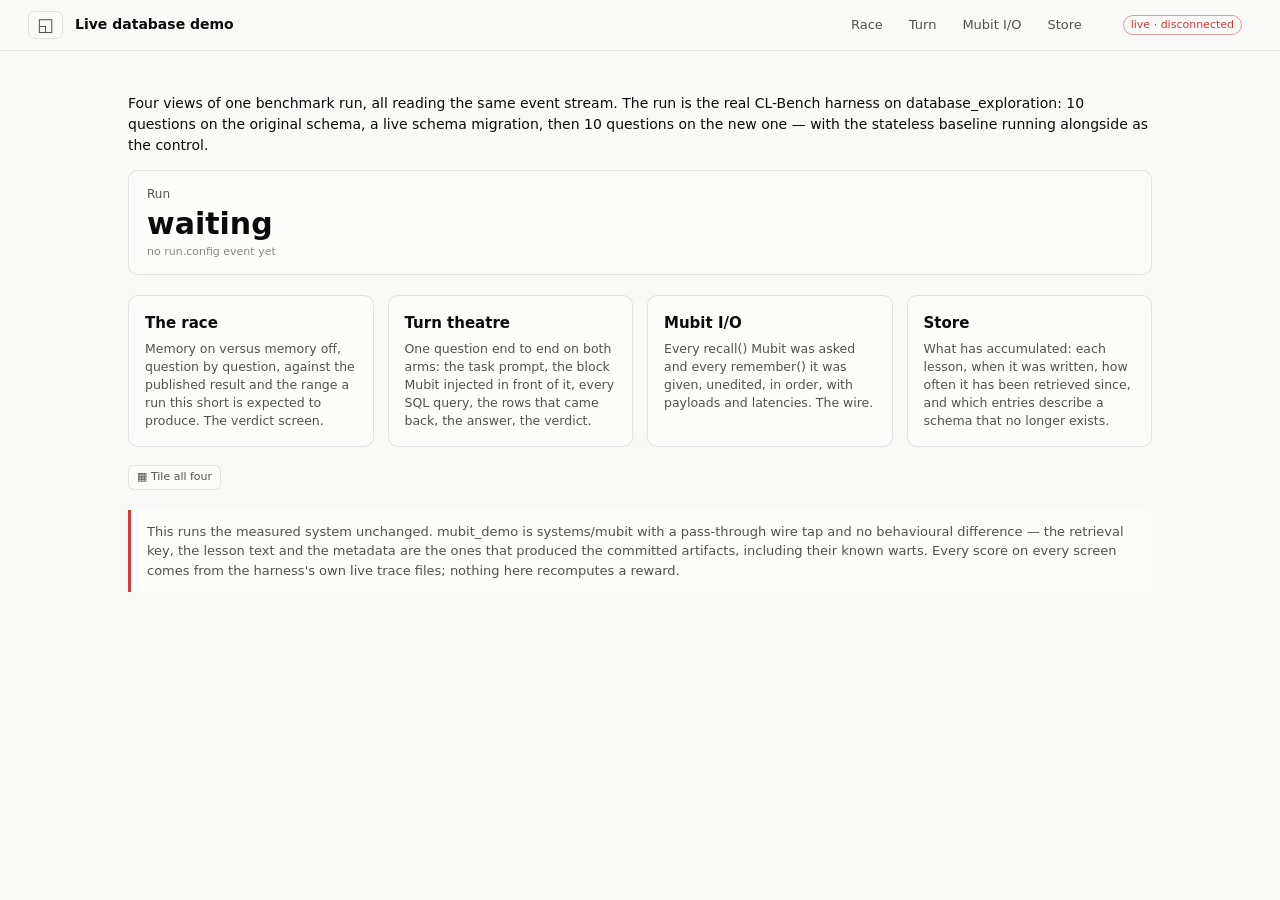
==== demo/web/index.html @ ee6ffb0a "Live database demo: instrumented run, collector, four live screens Runs the real CL-Bench harness on" ====
<!doctype html>
<html lang="en">
<head>
<meta charset="utf-8">
<meta name="viewport" content="width=device-width,initial-scale=1">
<title>Mubit on CL-Bench — live database demo</title>
<link rel="stylesheet" href="../../viz/style.css">
<link rel="stylesheet" href="demo.css">
<style>
  .tiles-grid {
    display: grid; grid-template-columns: 1fr 1fr; grid-template-rows: 1fr 1fr;
    gap: 8px; height: calc(100vh - 24px); margin: -28px -28px 0;
  }
  .tiles-grid iframe { width: 100%; height: 100%; border: 1px solid var(--border); border-radius: 8px; background: var(--surface); }
  .tile-exit { position: fixed; right: 14px; bottom: 14px; z-index: 30; }
</style>
</head>
<body>
<main class="wrap" id="root"></main>

<script src="../../viz/chart.js"></script>
<script src="demo.js"></script>
<script>
(function () {
  "use strict";

  const params = new URLSearchParams(location.search);
  const tiled = params.get("tile") === "1";

  const PAGES = [
    ["race.html", "The race", "Memory on versus memory off, question by question, against the published result and the range a run this short is expected to produce. The verdict screen."],
    ["turn.html", "Turn theatre", "One question end to end on both arms: the task prompt, the block Mubit injected in front of it, every SQL query, the rows that came back, the answer, the verdict."],
    ["ledger.html", "Mubit I/O", "Every recall() Mubit was asked and every remember() it was given, unedited, in order, with payloads and latencies. The wire."],
    ["store.html", "Store", "What has accumulated: each lesson, when it was written, how often it has been retrieved since, and which entries describe a schema that no longer exists."],
  ];

  /* Tiled mode does NOT open its own stream. Browsers cap concurrent
   * connections per origin at six on HTTP/1.1, and four framed pages each
   * holding an SSE connection is already close enough to that ceiling that a
   * fifth would risk starving the static requests. */
  function renderTiled() {
    const q = new URLSearchParams(location.search);
    q.delete("tile");
    const suffix = q.toString() ? "?" + q.toString() : "";
    const root = document.getElementById("root");
    root.innerHTML = "";
    const grid = D.el("div", "tiles-grid");
    for (const [href] of PAGES) {
      const f = document.createElement("iframe");
      f.src = href + suffix;
      f.loading = "eager";
      grid.appendChild(f);
    }
    root.appendChild(grid);
    const exit = D.el("div", "rctl tile-exit");
    const b = D.el("button", null, "↤ back to index");
    b.addEventListener("click", () => {
      const p = new URLSearchParams(location.search);
      p.delete("tile");
      location.search = p.toString();
    });
    exit.appendChild(b);
    document.body.appendChild(exit);
  }

  function renderIndex() {
    const root = document.getElementById("root");
    root.innerHTML = "";

    root.appendChild(
      Object.assign(D.el("p", "sub"), {
        textContent:
          "Four views of one benchmark run, all reading the same event stream. " +
          "The run is the real CL-Bench harness on database_exploration: 10 questions on the " +
          "original schema, a live schema migration, then 10 questions on the new one — with the " +
          "stateless baseline running alongside as the control.",
      })
    );

    const status = D.el("div", "tiles");
    status.id = "status";
    root.appendChild(status);

    const launch = D.el("div", "launch");
    const q = location.search;
    for (const [href, name, desc] of PAGES) {
      const a = document.createElement("a");
      a.href = href + q;
      a.appendChild(D.el("div", "k", name));
      a.appendChild(D.el("div", "d", desc));
      launch.appendChild(a);
    }
    root.appendChild(launch);

    const row = D.el("div", "rctl");
    row.style.marginTop = "18px";
    const tb = D.el("button", null, "▦ Tile all four");
    tb.addEventListener("click", () => {
      const p = new URLSearchParams(location.search);
      p.set("tile", "1");
      location.search = p.toString();
    });
    row.appendChild(tb);
    root.appendChild(row);

    const flag = D.el("div", "flag");
    flag.style.marginTop = "20px";
    flag.appendChild(
      Object.assign(D.el("span"), {
        textContent:
          "This runs the measured system unchanged. mubit_demo is systems/mubit with a pass-through " +
          "wire tap and no behavioural difference — the retrieval key, the lesson text and the metadata " +
          "are the ones that produced the committed artifacts, including their known warts. Every score " +
          "on every screen comes from the harness's own live trace files; nothing here recomputes a reward.",
      })
    );
    root.appendChild(flag);
  }

  function tile(label, value, sub) {
    const t = D.el("div", "tile");
    t.appendChild(D.el("div", "lbl", label));
    t.appendChild(D.el("div", "val", value));
    if (sub) t.appendChild(D.el("div", "sub", sub));
    return t;
  }

  function paintStatus(state) {
    const host = document.getElementById("status");
    if (!host) return;
    host.innerHTML = "";
    const cfg = state.config;
    if (!cfg) {
      host.appendChild(tile("Run", "waiting", "no run.config event yet"));
      return;
    }
    const g = D.gain();
    const total = cfg.questions != null ? cfg.questions : 20;
    host.appendChild(
      tile("Run", cfg.run_group_id || "—", `${cfg.system || "—"} · ${cfg.model || "—"}`)
    );
    host.appendChild(
      tile(
        "Memory ON",
        `${state.arms.stateful.done} / ${total}`,
        state.arms.stateful.current != null ? `on question ${state.arms.stateful.current + 1}` : "not started"
      )
    );
    host.appendChild(
      tile(
        "Memory OFF",
        `${state.arms.stateless.done} / ${total}`,
        state.arms.stateless.current != null ? `on question ${state.arms.stateless.current + 1}` : "not started"
      )
    );
    host.appendChild(
      tile(
        "Normalized gain",
        g ? D.pct(g.g) : "—",
        g ? `over ${g.n} paired question${g.n === 1 ? "" : "s"}` : "needs one question scored on both arms"
      )
    );
    host.appendChild(
      tile("Lessons stored", String(state.store.length), `${state.ledger.length} Mubit calls so far`)
    );
  }

  if (tiled) {
    renderTiled();
  } else {
    renderIndex();
    D.mountChrome("Live database demo", "Mubit on CL-Bench · database_exploration");
    D.onRender(paintStatus);
    D.connect();
  }
})();
</script>
</body>
</html>
---- viz/style.css ----
/* CL-Bench visualisation instrument — shared tokens and chrome.
 *
 * Palette validated with the dataviz validator in BOTH modes:
 *   light #2a78d6,#eb6834,#1baf7a,#eda100,#4a3aa7 — all checks pass
 *   dark  #3987e5,#d95926,#199e70,#c98500,#9085e9 — all checks pass
 * Light mode WARNs sub-3:1 on aqua and yellow, so every chart ships a table
 * view (the relief channel). Series colors are bound to a SYSTEM, never to a
 * rank, so filtering never repaints a survivor.
 */

:root {
  color-scheme: light;
  --surface: #fcfcfb;
  --plane: #f9f9f7;
  --text-1: #0b0b0b;
  --text-2: #52514e;
  --muted: #898781;
  --grid: #e1e0d9;
  --axis: #c3c2b7;
  --band: #f0efec;
  --border: rgba(11, 11, 11, 0.1);

  /* identity — one hue per system, fixed across every page */
  --sys-mubit: #2a78d6;
  --sys-icl: #eb6834;
  --sys-mubit-full: #1baf7a;
  --sys-mubit-genai: #eda100;
  --sys-baseline: #4a3aa7;

  /* state — reserved meaning, never reused as a series color */
  --st-good: #0ca30c;
  --st-warning: #fab219;
  --st-serious: #ec835a;
  --st-critical: #d03b3b;
  --st-neutral: #c3c2b7;
}

@media (prefers-color-scheme: dark) {
  :root:where(:not([data-theme="light"])) {
    color-scheme: dark;
    --surface: #1a1a19;
    --plane: #0d0d0d;
    --text-1: #ffffff;
    --text-2: #c3c2b7;
    --muted: #898781;
    --grid: #2c2c2a;
    --axis: #383835;
    --band: #232321;
    --border: rgba(255, 255, 255, 0.1);
    --sys-mubit: #3987e5;
    --sys-icl: #d95926;
    --sys-mubit-full: #199e70;
    --sys-mubit-genai: #c98500;
    --sys-baseline: #9085e9;
    --st-neutral: #383835;
  }
}

:root[data-theme="dark"] {
  color-scheme: dark;
  --surface: #1a1a19;
  --plane: #0d0d0d;
  --text-1: #ffffff;
  --text-2: #c3c2b7;
  --muted: #898781;
  --grid: #2c2c2a;
  --axis: #383835;
  --band: #232321;
  --border: rgba(255, 255, 255, 0.1);
  --sys-mubit: #3987e5;
  --sys-icl: #d95926;
  --sys-mubit-full: #199e70;
  --sys-mubit-genai: #c98500;
  --sys-baseline: #9085e9;
  --st-neutral: #383835;
}

* { box-sizing: border-box; }

body {
  margin: 0;
  background: var(--plane);
  color: var(--text-1);
  font: 14px/1.5 system-ui, -apple-system, "Segoe UI", sans-serif;
  padding: 0 0 80px;
}

header.top {
  position: sticky;
  top: 0;
  z-index: 20;
  background: var(--surface);
  border-bottom: 1px solid var(--border);
  padding: 14px 28px;
  display: flex;
  align-items: baseline;
  gap: 18px;
  flex-wrap: wrap;
}
header.top h1 { font-size: 15px; margin: 0; font-weight: 600; }
header.top nav { display: flex; gap: 14px; margin-left: auto; align-items: baseline; }
header.top nav a { color: var(--text-2); text-decoration: none; font-size: 13px; }
header.top nav a[aria-current] { color: var(--text-1); font-weight: 600; }
header.top button {
  font: inherit; font-size: 12px; cursor: pointer; color: var(--text-2);
  background: var(--plane); border: 1px solid var(--border);
  border-radius: 6px; padding: 4px 10px;
}

main { max-width: 1080px; margin: 0 auto; padding: 28px; }

section.act { margin: 0 0 12px; }
section.act > h2 {
  font-size: 13px; text-transform: uppercase; letter-spacing: .08em;
  color: var(--muted); font-weight: 600; margin: 38px 0 6px;
}
section.act > p.lede { color: var(--text-2); margin: 0 0 18px; max-width: 74ch; }

.card {
  position: relative;
  background: var(--surface);
  border: 1px solid var(--border);
  border-radius: 10px;
  padding: 18px 20px 14px;
  margin: 0 0 20px;
}
.card h3 { font-size: 15px; margin: 0 0 2px; font-weight: 600; }
.card p.sub { margin: 0 0 12px; color: var(--text-2); font-size: 13px; max-width: 78ch; }
.card p.note {
  margin: 10px 0 0; color: var(--muted); font-size: 12px; max-width: 82ch;
  border-top: 1px solid var(--border); padding-top: 9px;
}

.plot { overflow-x: auto; }
.plot svg { display: block; width: 100%; min-width: 560px; height: auto; }

.legend { display: flex; flex-wrap: wrap; gap: 6px 18px; margin-top: 10px; font-size: 12px; color: var(--text-2); }
.lg-item { display: inline-flex; align-items: center; gap: 6px; }
.lg-swatch { width: 11px; height: 11px; border-radius: 3px; background: var(--sw); display: inline-block; }
.lg-swatch.lg-dash { height: 3px; border-radius: 2px; background: none;
  border-top: 2px dashed var(--sw); }

.tip {
  position: absolute; pointer-events: none; z-index: 30;
  background: var(--surface); border: 1px solid var(--border);
  border-radius: 8px; padding: 8px 10px; font-size: 12px;
  box-shadow: 0 4px 16px rgba(0, 0, 0, .16); min-width: 150px;
}
.tip .th { font-weight: 600; margin-bottom: 4px; color: var(--text-1); }
.tip .tr { display: flex; align-items: center; gap: 6px; color: var(--text-2); white-space: nowrap; }
.tip .tr b { margin-left: auto; color: var(--text-1); font-variant-numeric: tabular-nums; padding-left: 12px; }
.tip .sw { width: 9px; height: 9px; border-radius: 2px; background: var(--sw); display: inline-block; }

details.tv { margin-top: 10px; }
details.tv summary { cursor: pointer; color: var(--muted); font-size: 12px; }
.tv-scroll { overflow-x: auto; max-height: 340px; overflow-y: auto; margin-top: 8px; }
table { border-collapse: collapse; font-size: 12px; width: 100%; }
th, td { text-align: left; padding: 4px 12px 4px 0; border-bottom: 1px solid var(--grid); white-space: nowrap; }
th { color: var(--muted); font-weight: 600; position: sticky; top: 0; background: var(--surface); }
td { color: var(--text-2); font-variant-numeric: tabular-nums; }

.tiles { display: flex; flex-wrap: wrap; gap: 12px; margin-bottom: 20px; }
.tile {
  background: var(--surface); border: 1px solid var(--border); border-radius: 10px;
  padding: 14px 18px; min-width: 168px; flex: 1;
}
.tile .lbl { color: var(--text-2); font-size: 12px; }
.tile .val { font-size: 30px; font-weight: 600; margin-top: 4px; line-height: 1.1; }
.tile .sub { color: var(--muted); font-size: 11px; margin-top: 4px; }

.flag {
  border-left: 3px solid var(--st-critical);
  background: var(--surface); border-radius: 0 8px 8px 0;
  padding: 12px 16px; margin: 0 0 20px; font-size: 13px; color: var(--text-2);
}
.flag b { color: var(--text-1); }
.flag.warn { border-left-color: var(--st-warning); }
.flag.ok { border-left-color: var(--st-good); }

.pill { font-size: 11px; padding: 1px 7px; border-radius: 999px; border: 1px solid var(--border); color: var(--muted); }
.pass { color: var(--st-good); }
.mismatch { color: var(--st-critical); font-weight: 600; }
---- demo/web/demo.css ----
/* Demo chrome. Layers on top of viz/style.css — every colour here is one of
 * that file's validated tokens, so the CVD/contrast work done for the analysis
 * pages carries over unchanged and light/dark still swap without JS. */

/* mountChrome() inserts this as the first child of <body>, NOT inside <main>.
 * It therefore gets its own full-width padding; negative margins tuned to
 * main's 28px padding would clip it off the top of the viewport and overflow
 * horizontally. Content below is spaced by main's own padding. */
.chrome {
  position: sticky;
  top: 0;
  z-index: 20;
  display: flex;
  align-items: center;
  gap: 20px;
  padding: 10px 28px;
  background: var(--plane);
  border-bottom: 1px solid var(--border);
}
/* The title block is the only part allowed to shrink; nav, clock and replay
 * controls keep their intrinsic width. Without min-width:0 and single-line
 * clamping, a long subtitle wraps into a tall narrow column and pushes the
 * bar to several times its height. */
.chrome-l { display: flex; align-items: center; gap: 12px; min-width: 0; flex: 1 1 220px; }
.chrome-l > div:last-child { min-width: 0; }
.chrome-t { font-size: 14px; font-weight: 600; color: var(--text-1); }
.chrome-s { font-size: 12px; color: var(--text-2); }
.chrome-t, .chrome-s { overflow: hidden; text-overflow: ellipsis; white-space: nowrap; }
/* Below this width the replay controls and nav leave the title block too
 * little room to be legible; drop the subtitle rather than ellipsing the
 * title down to two characters. */
@media (max-width: 1280px) { .chrome-s { display: none; } }
@media (max-width: 1000px) { .chrome-t { display: none; } }
.chrome-r { margin-left: auto; display: flex; align-items: center; gap: 10px; }
.home {
  text-decoration: none; color: var(--text-2); font-size: 18px; line-height: 1;
  border: 1px solid var(--border); border-radius: 6px; padding: 4px 8px;
}
.home:hover { color: var(--text-1); }

.chrome-nav { display: flex; gap: 4px; }
.chrome-nav a {
  text-decoration: none; color: var(--text-2); font-size: 13px;
  padding: 4px 10px; border-radius: 6px; border: 1px solid transparent;
}
.chrome-nav a:hover { color: var(--text-1); background: var(--band); }
.chrome-nav a.on { color: var(--text-1); border-color: var(--border); background: var(--surface); }

.pill { white-space: nowrap; }
.pill.ok { color: var(--st-good); border-color: color-mix(in oklab, var(--st-good) 40%, var(--border)); }
.pill.bad { color: var(--st-critical); border-color: color-mix(in oklab, var(--st-critical) 40%, var(--border)); }
.chrome-t, .chrome-nav a, .rctl button { white-space: nowrap; }
.chrome-s { max-width: 46ch; }

.rctl { display: flex; gap: 3px; }
.rctl button {
  font: inherit; font-size: 11px; padding: 3px 8px; cursor: pointer;
  color: var(--text-2); background: var(--surface);
  border: 1px solid var(--border); border-radius: 6px;
}
.rctl button:hover { color: var(--text-1); }
.rctl button.on { color: var(--text-1); border-color: var(--axis); background: var(--band); }

.mono, .num { font-variant-numeric: tabular-nums; font-family: ui-monospace, SFMono-Regular, Menlo, monospace; }

/* Two-arm layouts. The arm identity colour is fixed across every page:
 * memory ON is the Mubit hue, memory OFF is the baseline hue. */
.arms { display: grid; grid-template-columns: 1fr 1fr; gap: 14px; align-items: start; }
@media (max-width: 1100px) { .arms { grid-template-columns: 1fr; } }

.arm-h { display: flex; align-items: center; gap: 8px; margin-bottom: 8px; }
.arm-h .dot { width: 10px; height: 10px; border-radius: 3px; background: var(--sw); }
.arm-h .nm { font-size: 13px; font-weight: 600; color: var(--text-1); }
.arm-h .sub { font-size: 12px; color: var(--muted); margin-left: auto; }

.on-arm { --sw: var(--sys-mubit); }
.off-arm { --sw: var(--sys-baseline); }

/* Monospace blocks for prompts, SQL and payloads. */
.block {
  font-family: ui-monospace, SFMono-Regular, Menlo, monospace;
  font-size: 11.5px; line-height: 1.5; white-space: pre-wrap; word-break: break-word;
  background: var(--plane); border: 1px solid var(--border); border-radius: 8px;
  padding: 10px 12px; margin: 6px 0; color: var(--text-2); overflow-x: auto;
}
.block.mem {
  border-left: 3px solid var(--sys-mubit);
  background: color-mix(in oklab, var(--sys-mubit) 7%, var(--plane));
  color: var(--text-1);
}
.block.sql { border-left: 3px solid var(--axis); }
.block.ans { border-left: 3px solid var(--st-good); }
.block.fb { color: var(--muted); max-height: 160px; overflow-y: auto; }
.block.empty { color: var(--muted); font-style: italic; }

.rowlbl { font-size: 11px; color: var(--muted); text-transform: uppercase; letter-spacing: 0.04em; margin-top: 10px; }

/* Question grid used by the race page. */
.qgrid { display: grid; grid-template-columns: repeat(auto-fill, minmax(46px, 1fr)); gap: 4px; }
.qcell {
  aspect-ratio: 1; border-radius: 6px; border: 1px solid var(--border);
  display: flex; align-items: center; justify-content: center;
  font-size: 11px; color: var(--text-2); background: var(--plane);
  font-variant-numeric: tabular-nums;
}
.qcell.correct { background: color-mix(in oklab, var(--st-good) 65%, var(--surface)); color: #fff; border-color: transparent; }
.qcell.wrong { background: color-mix(in oklab, var(--st-critical) 55%, var(--surface)); color: #fff; border-color: transparent; }
.qcell.running { border-color: var(--sys-mubit); border-style: dashed; color: var(--text-1); }
.qcell.drift { box-shadow: inset 3px 0 0 var(--st-warning); }

/* Scrolling feeds (ledger, store). */
.feed { max-height: 72vh; overflow-y: auto; display: flex; flex-direction: column; gap: 8px; padding-right: 4px; }
.entry { border: 1px solid var(--border); border-radius: 8px; padding: 9px 11px; background: var(--surface); }
.entry.get { border-left: 3px solid var(--sys-mubit-full); }
.entry.give { border-left: 3px solid var(--sys-mubit-genai); }
.entry-h { display: flex; align-items: baseline; gap: 8px; font-size: 11px; color: var(--muted); margin-bottom: 5px; flex-wrap: wrap; }
.entry-h b { color: var(--text-1); font-size: 12px; }
.entry-h .sp { margin-left: auto; }
.tag { font-size: 10px; padding: 1px 6px; border-radius: 999px; border: 1px solid var(--border); color: var(--muted); white-space: nowrap; }
.tag.warnt { color: var(--st-warning); border-color: color-mix(in oklab, var(--st-warning) 45%, var(--border)); }
.tag.stale { color: var(--st-critical); border-color: color-mix(in oklab, var(--st-critical) 45%, var(--border)); }
.tag.on { color: var(--sys-mubit); border-color: color-mix(in oklab, var(--sys-mubit) 45%, var(--border)); }
.tag.off { color: var(--sys-baseline); border-color: color-mix(in oklab, var(--sys-baseline) 45%, var(--border)); }

.empty-state { color: var(--muted); font-size: 13px; padding: 26px 0; text-align: center; }

/* Index tiles. */
.launch { display: grid; grid-template-columns: repeat(auto-fit, minmax(230px, 1fr)); gap: 14px; }
.launch a {
  display: block; text-decoration: none; color: inherit;
  border: 1px solid var(--border); border-radius: 10px; padding: 16px; background: var(--surface);
}
.launch a:hover { border-color: var(--axis); }
.launch .k { font-size: 15px; font-weight: 600; color: var(--text-1); }
.launch .d { font-size: 12.5px; color: var(--text-2); margin-top: 5px; line-height: 1.45; }
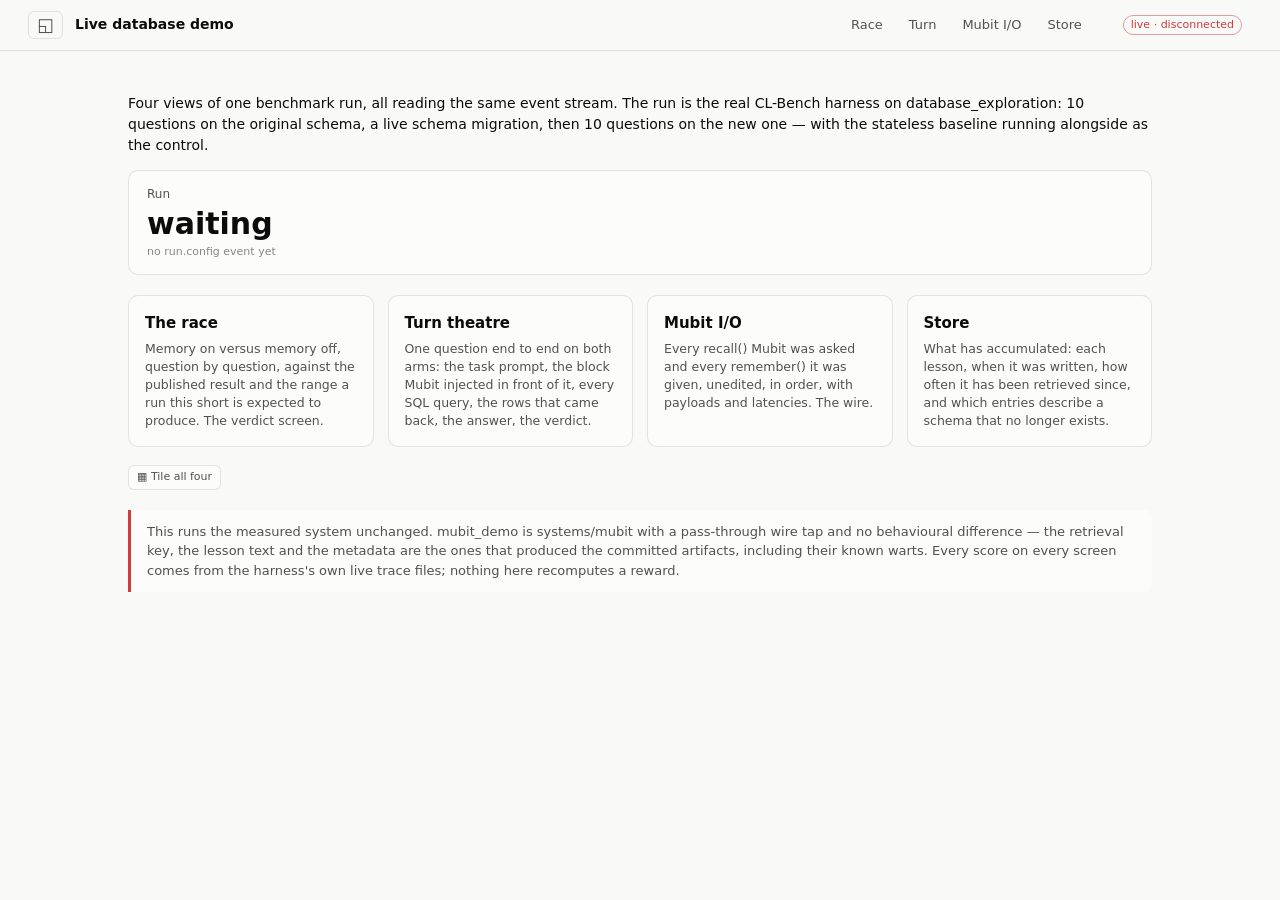
==== commit e5adf363: "Hold the page server reliably; make the printed replay hint work signal.pause() returns on any handl" ====
--- a/demo/web/index.html
+++ b/demo/web/index.html
@@ -136,9 +136,16 @@
     }
     const g = D.gain();
     const total = cfg.questions != null ? cfg.questions : 20;
-    host.appendChild(
-      tile("Run", cfg.run_group_id || "—", `${cfg.system || "—"} · ${cfg.model || "—"}`)
-    );
+    // The run id is a timestamp, not a headline — it wraps to three lines at
+    // hero size and dwarfs the numbers that matter.
+    const runTile = tile("Run", cfg.run_group_id || "—", `${cfg.system || "—"} · ${cfg.model || "—"}`);
+    const v = runTile.querySelector(".val");
+    if (v) {
+      v.style.fontSize = "15px";
+      v.style.fontWeight = "500";
+      v.style.wordBreak = "break-all";
+    }
+    host.appendChild(runTile);
     host.appendChild(
       tile(
         "Memory ON",
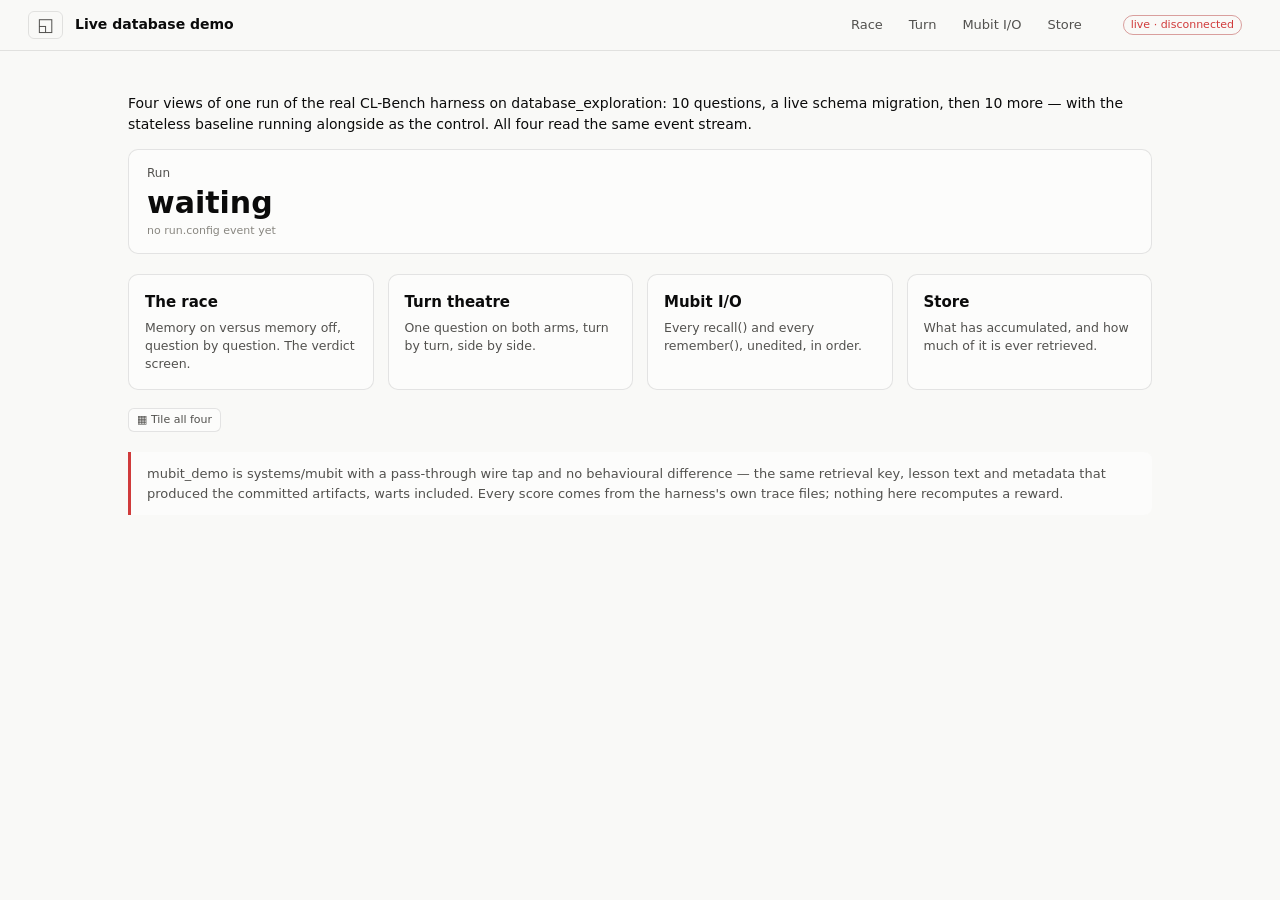
==== commit cbcdd25c: "Turn theatre: align both arms turn-by-turn; explain the verdict Three fixes from watching the pages " ====
--- a/demo/web/index.html
+++ b/demo/web/index.html
@@ -28,10 +28,10 @@
   const tiled = params.get("tile") === "1";
 
   const PAGES = [
-    ["race.html", "The race", "Memory on versus memory off, question by question, against the published result and the range a run this short is expected to produce. The verdict screen."],
-    ["turn.html", "Turn theatre", "One question end to end on both arms: the task prompt, the block Mubit injected in front of it, every SQL query, the rows that came back, the answer, the verdict."],
-    ["ledger.html", "Mubit I/O", "Every recall() Mubit was asked and every remember() it was given, unedited, in order, with payloads and latencies. The wire."],
-    ["store.html", "Store", "What has accumulated: each lesson, when it was written, how often it has been retrieved since, and which entries describe a schema that no longer exists."],
+    ["race.html", "The race", "Memory on versus memory off, question by question. The verdict screen."],
+    ["turn.html", "Turn theatre", "One question on both arms, turn by turn, side by side."],
+    ["ledger.html", "Mubit I/O", "Every recall() and every remember(), unedited, in order."],
+    ["store.html", "Store", "What has accumulated, and how much of it is ever retrieved."],
   ];
 
   /* Tiled mode does NOT open its own stream. Browsers cap concurrent
@@ -70,10 +70,9 @@
     root.appendChild(
       Object.assign(D.el("p", "sub"), {
         textContent:
-          "Four views of one benchmark run, all reading the same event stream. " +
-          "The run is the real CL-Bench harness on database_exploration: 10 questions on the " +
-          "original schema, a live schema migration, then 10 questions on the new one — with the " +
-          "stateless baseline running alongside as the control.",
+          "Four views of one run of the real CL-Bench harness on database_exploration: " +
+          "10 questions, a live schema migration, then 10 more — with the stateless baseline " +
+          "running alongside as the control. All four read the same event stream.",
       })
     );
 
@@ -108,10 +107,10 @@
     flag.appendChild(
       Object.assign(D.el("span"), {
         textContent:
-          "This runs the measured system unchanged. mubit_demo is systems/mubit with a pass-through " +
-          "wire tap and no behavioural difference — the retrieval key, the lesson text and the metadata " +
-          "are the ones that produced the committed artifacts, including their known warts. Every score " +
-          "on every screen comes from the harness's own live trace files; nothing here recomputes a reward.",
+          "mubit_demo is systems/mubit with a pass-through wire tap and no behavioural difference — " +
+          "the same retrieval key, lesson text and metadata that produced the committed artifacts, " +
+          "warts included. Every score comes from the harness's own trace files; nothing here " +
+          "recomputes a reward.",
       })
     );
     root.appendChild(flag);
